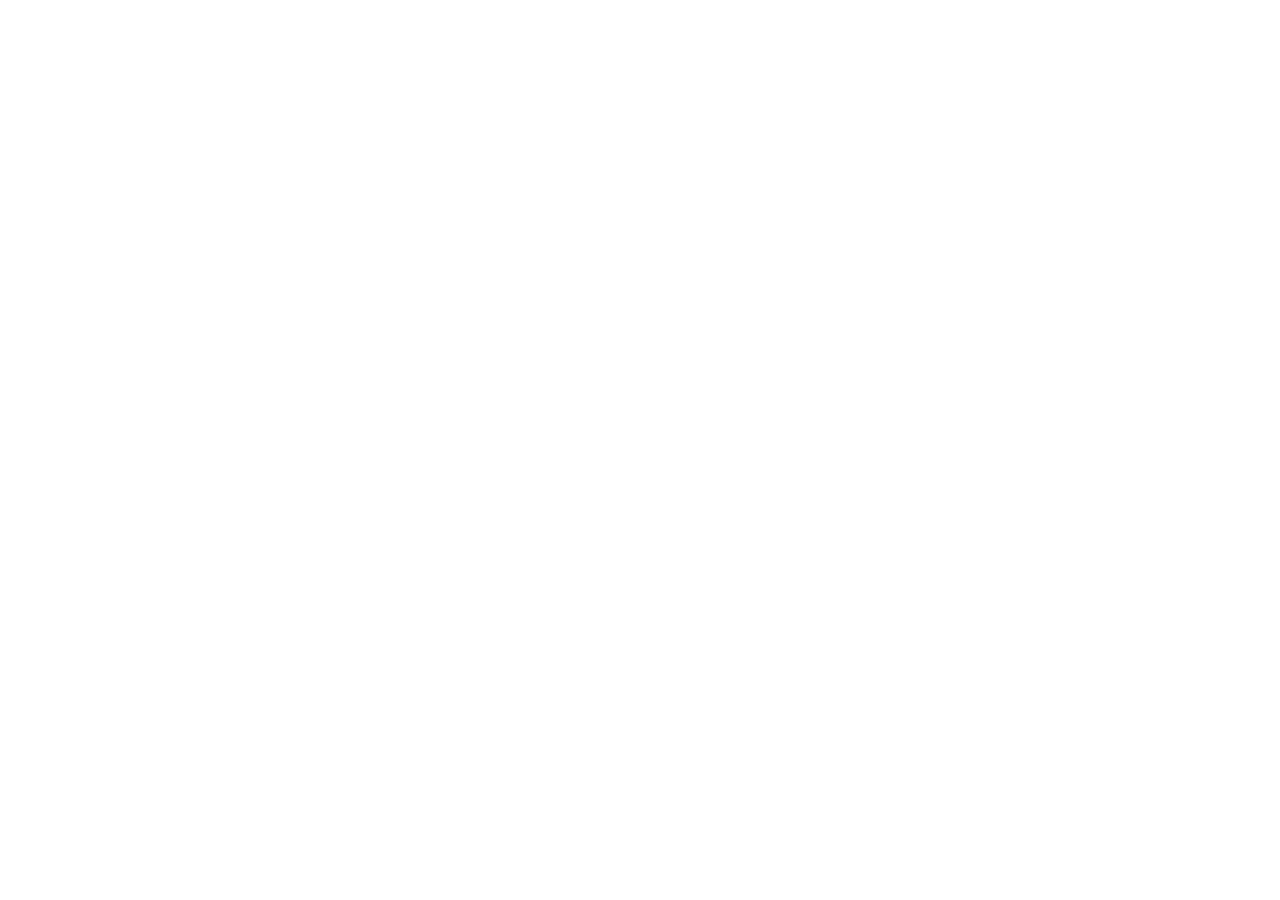
==== index.html @ f5f51fc6 "Initialisation du projet AfriConnect Summit : création du dépôt, arborescence des fichiers et struct" ====
<!DOCTYPE html>
<html lang="fr">
<head> 
<meta charset="UTF-8"> 
<meta name="viewport" content="width=device-width, initial-scale=1.0"> 
<title>AfriConnect Summit — Accueil</title> 
<!-- Bootstrap 5 via CDN : feuille de style --> 
<link 
href="https://cdn.jsdelivr.net/npm/bootstrap@5.3.0/dist/css/bootstrap.min.css" 
rel="stylesheet"> 
<!-- Votre feuille de style personnelle --> 
<link rel="stylesheet" href="css/style.css">
</head>
<body> 
<!-- Le contenu de la page sera ajoute ici --> 
<!-- Bootstrap 5 via CDN : script JavaScript --> 
<script 
src="https://cdn.jsdelivr.net/npm/bootstrap@5.3.0/dist/js/bootstrap.bundle.min.js"
></script> 
<!-- Votre script JavaScript --> 
<script src="js/main.js"></script>
</body>
</html>
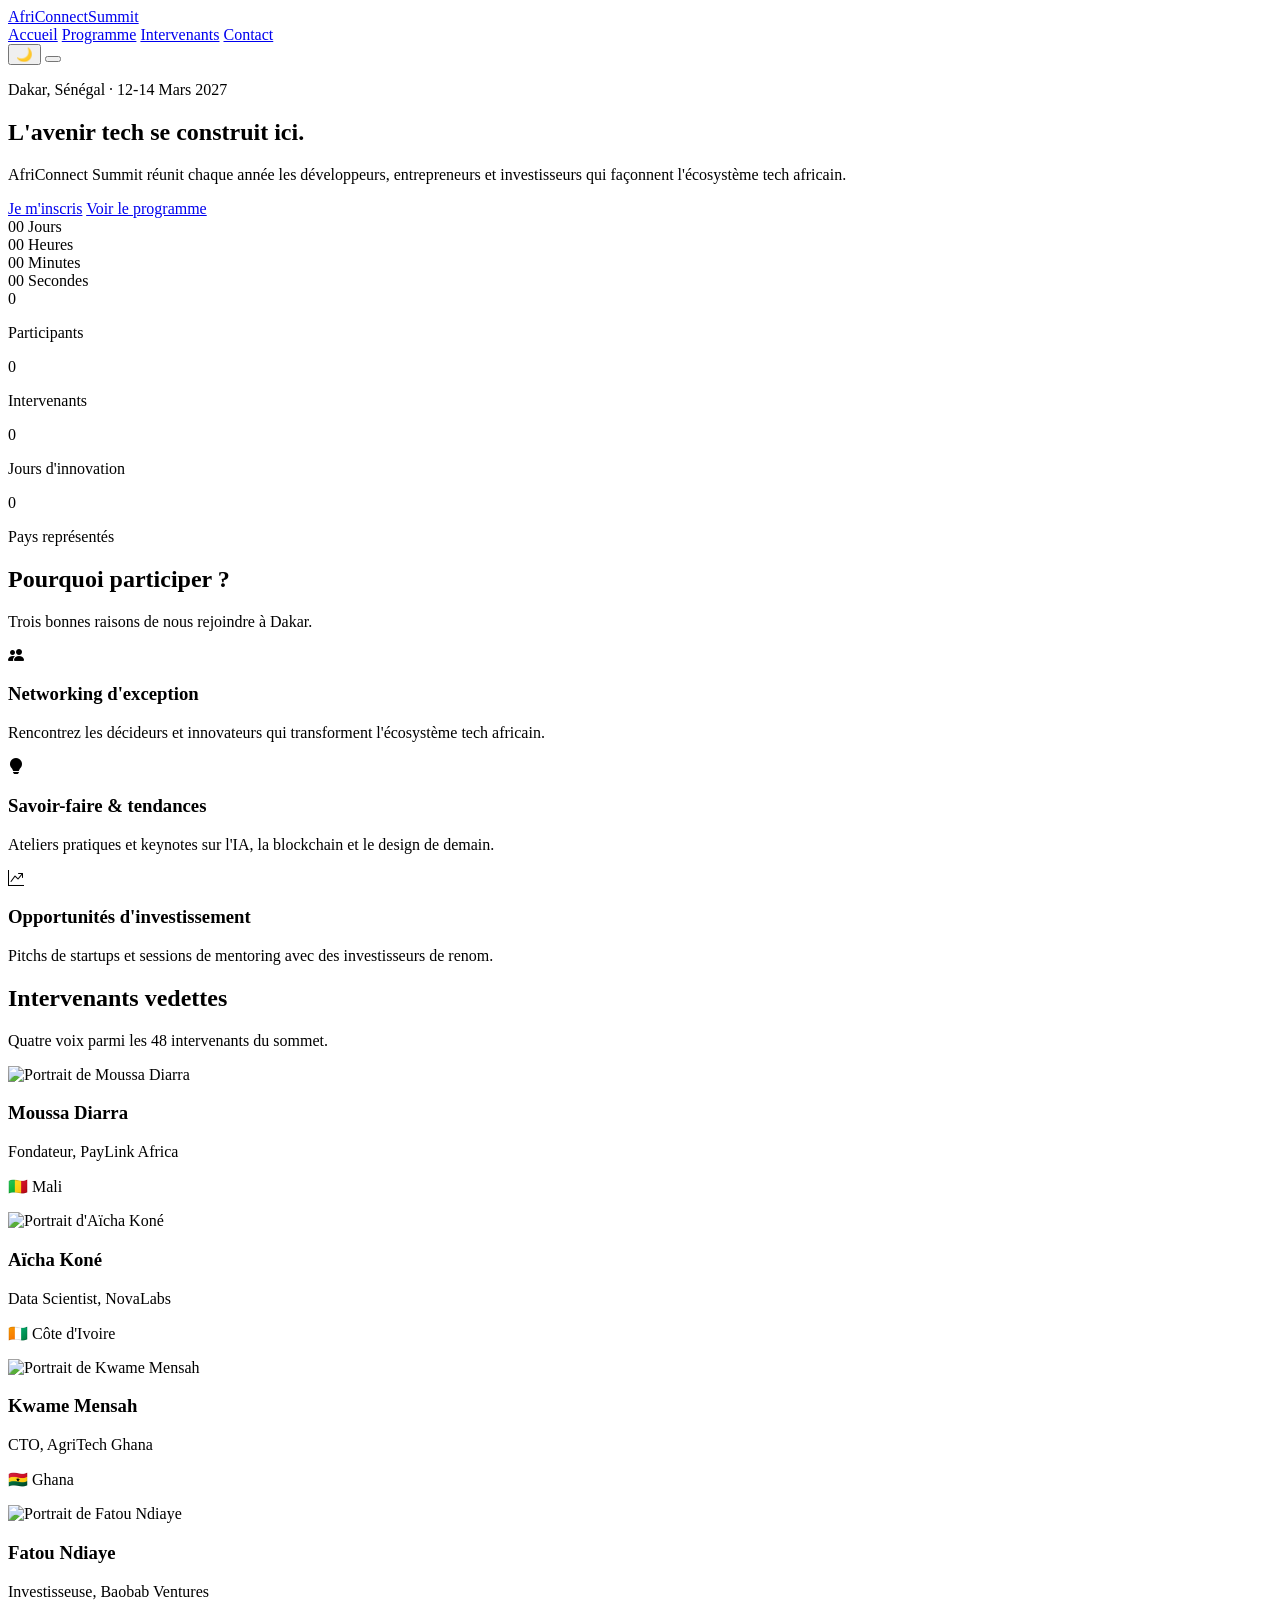
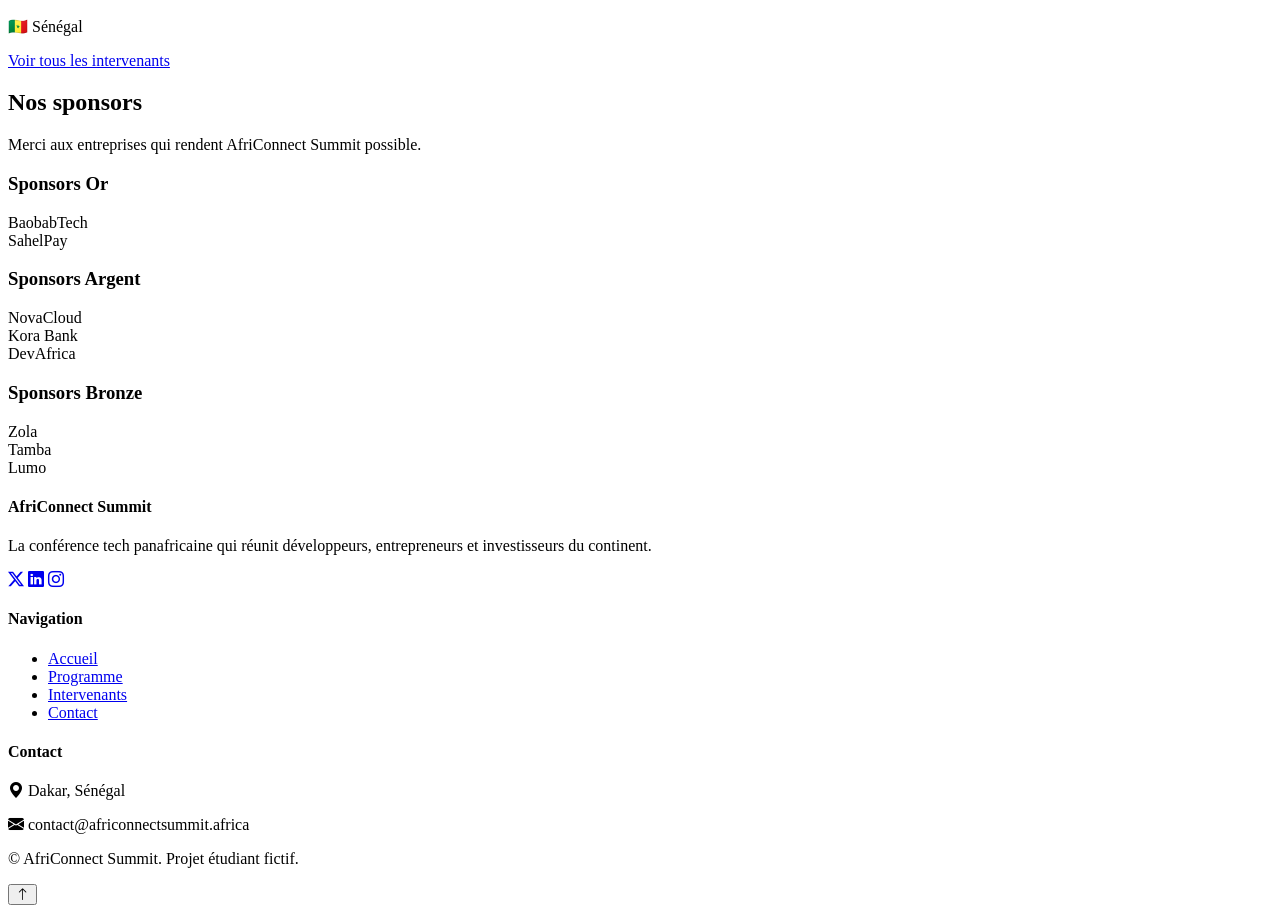
==== commit 345c2c5d: "Création de la structure HTML du site" ====
--- a/index.html
+++ b/index.html
@@ -1,23 +1,239 @@
 <!DOCTYPE html>
 <html lang="fr">
-<head> 
-<meta charset="UTF-8"> 
-<meta name="viewport" content="width=device-width, initial-scale=1.0"> 
-<title>AfriConnect Summit — Accueil</title> 
-<!-- Bootstrap 5 via CDN : feuille de style --> 
-<link 
-href="https://cdn.jsdelivr.net/npm/bootstrap@5.3.0/dist/css/bootstrap.min.css" 
-rel="stylesheet"> 
-<!-- Votre feuille de style personnelle --> 
-<link rel="stylesheet" href="css/style.css">
+<head>
+    <meta charset="UTF-8">
+    <meta name="viewport" content="width=device-width, initial-scale=1.0">
+    <title>AfriConnect Summit 2026 — Accueil</title>
+
+    <link rel="preconnect" href="https://fonts.googleapis.com">
+    <link href="https://fonts.googleapis.com/css2?family=Sora:wght@600;700;800&family=Manrope:wght@400;600;800&display=swap" rel="stylesheet">
+    <link rel="stylesheet" href="https://cdn.jsdelivr.net/npm/bootstrap-icons@1.11.3/font/bootstrap-icons.css">
+
+    <link rel="stylesheet" href="css/style.css">
 </head>
-<body> 
-<!-- Le contenu de la page sera ajoute ici --> 
-<!-- Bootstrap 5 via CDN : script JavaScript --> 
-<script 
-src="https://cdn.jsdelivr.net/npm/bootstrap@5.3.0/dist/js/bootstrap.bundle.min.js"
-></script> 
-<!-- Votre script JavaScript --> 
-<script src="js/main.js"></script>
+<body>
+
+    <!-- ===== NAVBAR ===== -->
+    <header class="navbar">
+        <div class="container">
+            <a href="index.html" class="logo">AfriConnect<span>Summit</span></a>
+
+            <nav class="nav-links">
+                <a href="index.html" class="actif">Accueil</a>
+                <a href="programme.html">Programme</a>
+                <a href="intervenants.html">Intervenants</a>
+                <a href="contact.html">Contact</a>
+            </nav>
+
+            <div class="nav-actions">
+                <button class="btn-theme" aria-label="Changer de thème">🌙</button>
+                <button class="burger" aria-label="Ouvrir le menu">
+                    <span></span><span></span><span></span>
+                </button>
+            </div>
+        </div>
+    </header>
+
+    <main>
+        <!-- ===== HERO ===== -->
+        <section class="hero">
+            <div class="container">
+                <p class="hero-eyebrow">Dakar, Sénégal · 12-14 Mars 2027</p>
+                <h1>L'avenir tech <span>se construit ici.</span></h1>
+                <p>AfriConnect Summit réunit chaque année les développeurs, entrepreneurs et investisseurs qui façonnent l'écosystème tech africain.</p>
+
+                <div class="hero-boutons">
+                    <a href="contact.html" class="btn btn-principal">Je m'inscris</a>
+                    <a href="programme.html" class="btn btn-secondaire">Voir le programme</a>
+                </div>
+
+                <!-- Compte à rebours en temps réel -->
+                <div class="compte-rebours">
+                    <div class="bloc-temps">
+                        <span class="chiffre" id="cr-jours">00</span>
+                        <span class="label">Jours</span>
+                    </div>
+                    <div class="bloc-temps">
+                        <span class="chiffre" id="cr-heures">00</span>
+                        <span class="label">Heures</span>
+                    </div>
+                    <div class="bloc-temps">
+                        <span class="chiffre" id="cr-minutes">00</span>
+                        <span class="label">Minutes</span>
+                    </div>
+                    <div class="bloc-temps">
+                        <span class="chiffre" id="cr-secondes">00</span>
+                        <span class="label">Secondes</span>
+                    </div>
+                </div>
+            </div>
+        </section>
+
+        <!-- ===== CHIFFRES CLÉS ===== -->
+        <section class="section-chiffres">
+            <div class="container chiffres">
+                <div class="chiffre-item">
+                    <span class="valeur" data-cible="1200" data-suffixe="+">0</span>
+                    <p class="texte">Participants</p>
+                </div>
+                <div class="chiffre-item">
+                    <span class="valeur" data-cible="48">0</span>
+                    <p class="texte">Intervenants</p>
+                </div>
+                <div class="chiffre-item">
+                    <span class="valeur" data-cible="3">0</span>
+                    <p class="texte">Jours d'innovation</p>
+                </div>
+                <div class="chiffre-item">
+                    <span class="valeur" data-cible="12">0</span>
+                    <p class="texte">Pays représentés</p>
+                </div>
+            </div>
+        </section>
+
+        <!-- ===== POURQUOI PARTICIPER ===== -->
+        <section class="section-pourquoi">
+            <div class="container">
+                <h2 class="titre-section">Pourquoi participer ?</h2>
+                <p class="sous-titre-section">Trois bonnes raisons de nous rejoindre à Dakar.</p>
+
+                <div class="pourquoi">
+                    <article class="pourquoi-carte">
+                        <i class="bi bi-people-fill"></i>
+                        <h3>Networking d'exception</h3>
+                        <p>Rencontrez les décideurs et innovateurs qui transforment l'écosystème tech africain.</p>
+                    </article>
+                    <article class="pourquoi-carte">
+                        <i class="bi bi-lightbulb-fill"></i>
+                        <h3>Savoir-faire &amp; tendances</h3>
+                        <p>Ateliers pratiques et keynotes sur l'IA, la blockchain et le design de demain.</p>
+                    </article>
+                    <article class="pourquoi-carte">
+                        <i class="bi bi-graph-up-arrow"></i>
+                        <h3>Opportunités d'investissement</h3>
+                        <p>Pitchs de startups et sessions de mentoring avec des investisseurs de renom.</p>
+                    </article>
+                </div>
+            </div>
+        </section>
+
+        <!-- ===== INTERVENANTS VEDETTES ===== -->
+        <!-- Mêmes 4 personnes, mêmes photos (img1-img4), mêmes pays/rôles que sur intervenants.html -->
+        <section class="section-intervenants-accueil">
+            <div class="container">
+                <h2 class="titre-section">Intervenants vedettes</h2>
+                <p class="sous-titre-section">Quatre voix parmi les 48 intervenants du sommet.</p>
+
+                <div class="grille-intervenants">
+                    <article class="carte-intervenant">
+                        <img src="images/img1.jpg" alt="Portrait de Moussa Diarra">
+                        <div class="infos">
+                            <h3>Moussa Diarra</h3>
+                            <p class="role">Fondateur, PayLink Africa</p>
+                            <p class="pays">🇲🇱 Mali</p>
+                        </div>
+                    </article>
+                    <article class="carte-intervenant">
+                        <img src="images/img2.jpg" alt="Portrait d'Aïcha Koné">
+                        <div class="infos">
+                            <h3>Aïcha Koné</h3>
+                            <p class="role">Data Scientist, NovaLabs</p>
+                            <p class="pays">🇨🇮 Côte d'Ivoire</p>
+                        </div>
+                    </article>
+                    <article class="carte-intervenant">
+                        <img src="images/img3.jpg" alt="Portrait de Kwame Mensah">
+                        <div class="infos">
+                            <h3>Kwame Mensah</h3>
+                            <p class="role">CTO, AgriTech Ghana</p>
+                            <p class="pays">🇬🇭 Ghana</p>
+                        </div>
+                    </article>
+                    <article class="carte-intervenant">
+                        <img src="images/img4.jpg" alt="Portrait de Fatou Ndiaye">
+                        <div class="infos">
+                            <h3>Fatou Ndiaye</h3>
+                            <p class="role">Investisseuse, Baobab Ventures</p>
+                            <p class="pays">🇸🇳 Sénégal</p>
+                        </div>
+                    </article>
+                </div>
+
+                <div class="bouton-centre">
+                    <a href="intervenants.html" class="btn btn-principal">Voir tous les intervenants</a>
+                </div>
+            </div>
+        </section>
+
+        <!-- ===== SPONSORS ===== -->
+        <section class="section-sponsors">
+            <div class="container">
+                <h2 class="titre-section">Nos sponsors</h2>
+                <p class="sous-titre-section">Merci aux entreprises qui rendent AfriConnect Summit possible.</p>
+
+                <div class="sponsors-niveau niveau-or">
+                    <h3>Sponsors Or</h3>
+                    <div class="sponsors-liste">
+                        <div class="sponsor-badge">BaobabTech</div>
+                        <div class="sponsor-badge">SahelPay</div>
+                    </div>
+                </div>
+
+                <div class="sponsors-niveau niveau-argent">
+                    <h3>Sponsors Argent</h3>
+                    <div class="sponsors-liste">
+                        <div class="sponsor-badge">NovaCloud</div>
+                        <div class="sponsor-badge">Kora Bank</div>
+                        <div class="sponsor-badge">DevAfrica</div>
+                    </div>
+                </div>
+
+                <div class="sponsors-niveau niveau-bronze">
+                    <h3>Sponsors Bronze</h3>
+                    <div class="sponsors-liste">
+                        <div class="sponsor-badge">Zola</div>
+                        <div class="sponsor-badge">Tamba</div>
+                        <div class="sponsor-badge">Lumo</div>
+                    </div>
+                </div>
+            </div>
+        </section>
+    </main>
+
+    <!-- ===== FOOTER ===== -->
+    <footer>
+        <div class="container">
+            <div class="footer-contenu">
+                <div class="footer-colonne">
+                    <h4>AfriConnect Summit</h4>
+                    <p>La conférence tech panafricaine qui réunit développeurs, entrepreneurs et investisseurs du continent.</p>
+                    <div class="footer-reseaux">
+                        <a href="#" aria-label="Twitter"><i class="bi bi-twitter-x"></i></a>
+                        <a href="#" aria-label="LinkedIn"><i class="bi bi-linkedin"></i></a>
+                        <a href="#" aria-label="Instagram"><i class="bi bi-instagram"></i></a>
+                    </div>
+                </div>
+                <div class="footer-colonne">
+                    <h4>Navigation</h4>
+                    <ul>
+                        <li><a href="index.html">Accueil</a></li>
+                        <li><a href="programme.html">Programme</a></li>
+                        <li><a href="intervenants.html">Intervenants</a></li>
+                        <li><a href="contact.html">Contact</a></li>
+                    </ul>
+                </div>
+                <div class="footer-colonne">
+                    <h4>Contact</h4>
+                    <p><i class="bi bi-geo-alt-fill"></i> Dakar, Sénégal</p>
+                    <p><i class="bi bi-envelope-fill"></i> contact@africonnectsummit.africa</p>
+                </div>
+            </div>
+            <p class="footer-bas">&copy; <span id="annee-actuelle"></span> AfriConnect Summit. Projet étudiant fictif.</p>
+        </div>
+    </footer>
+
+    <button class="retour-haut" aria-label="Retour en haut"><i class="bi bi-arrow-up"></i></button>
+
+    <script src="js/main.js"></script>
 </body>
 </html>
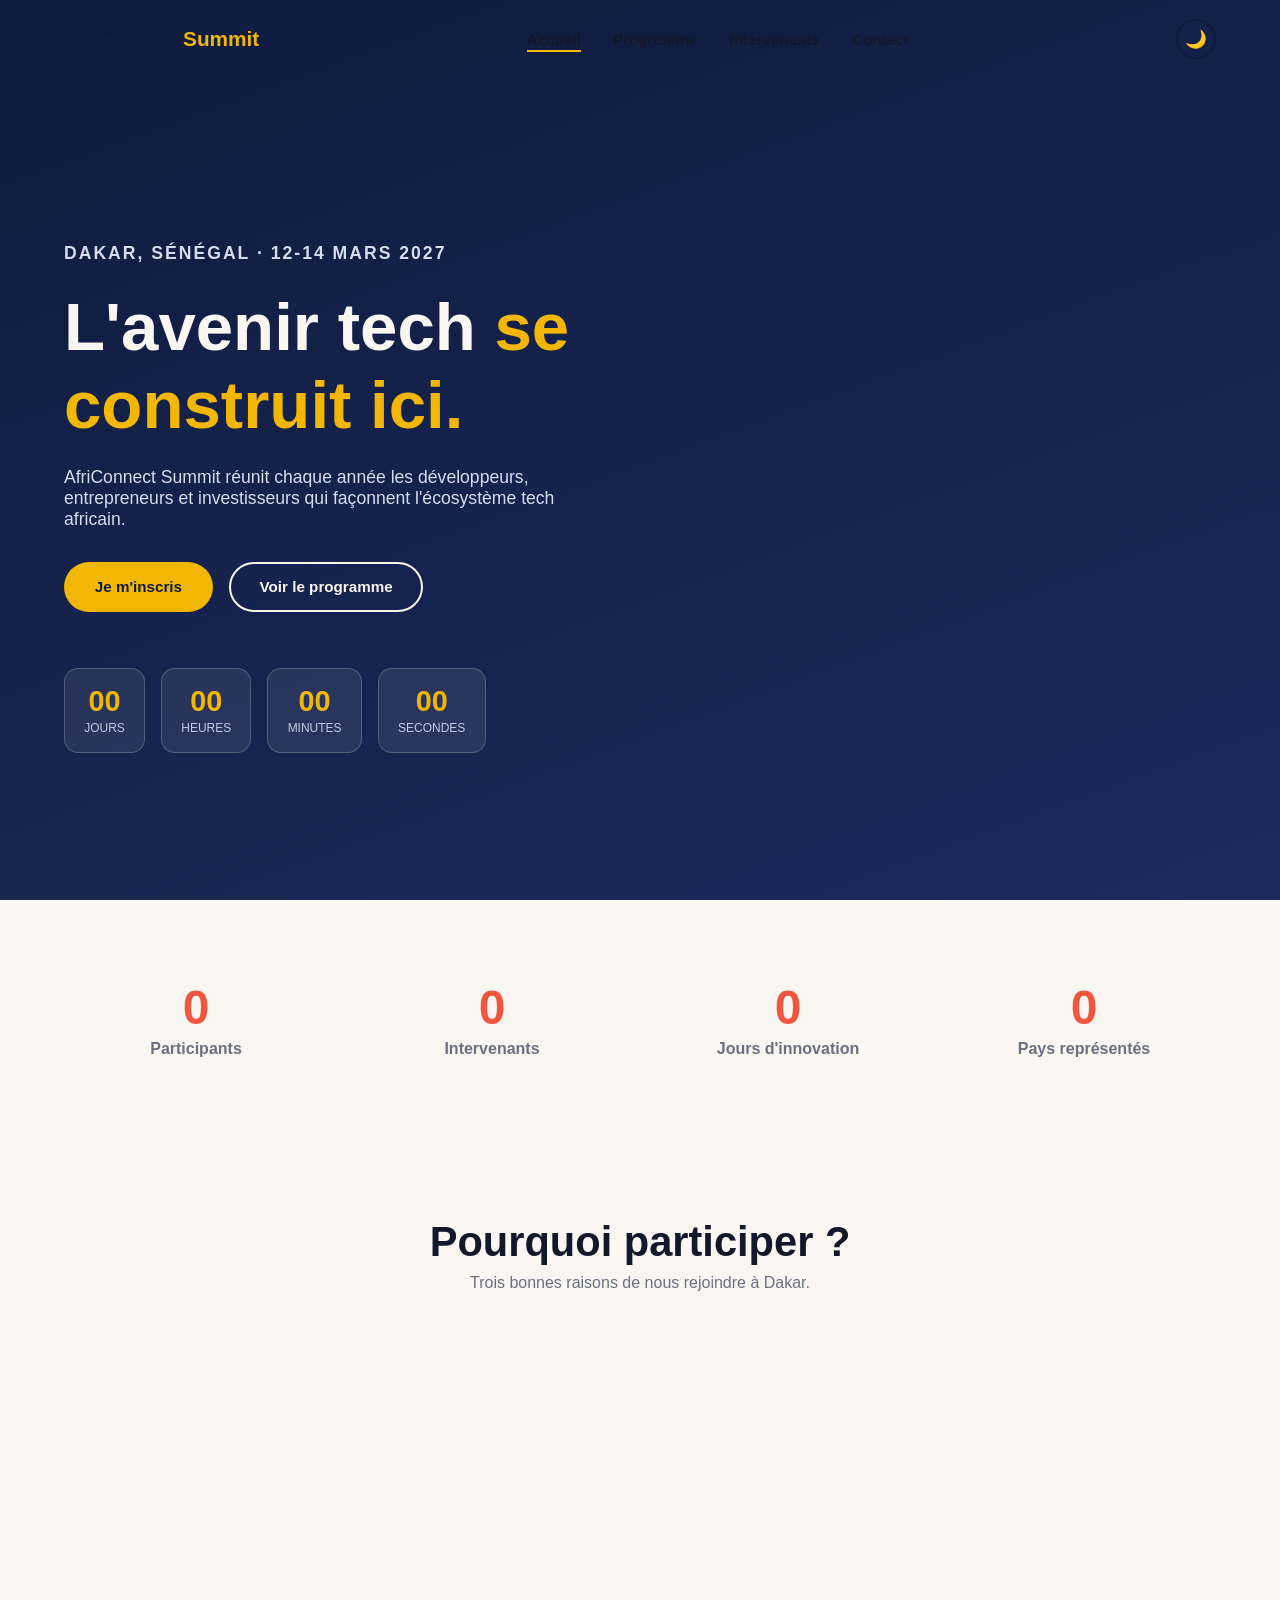
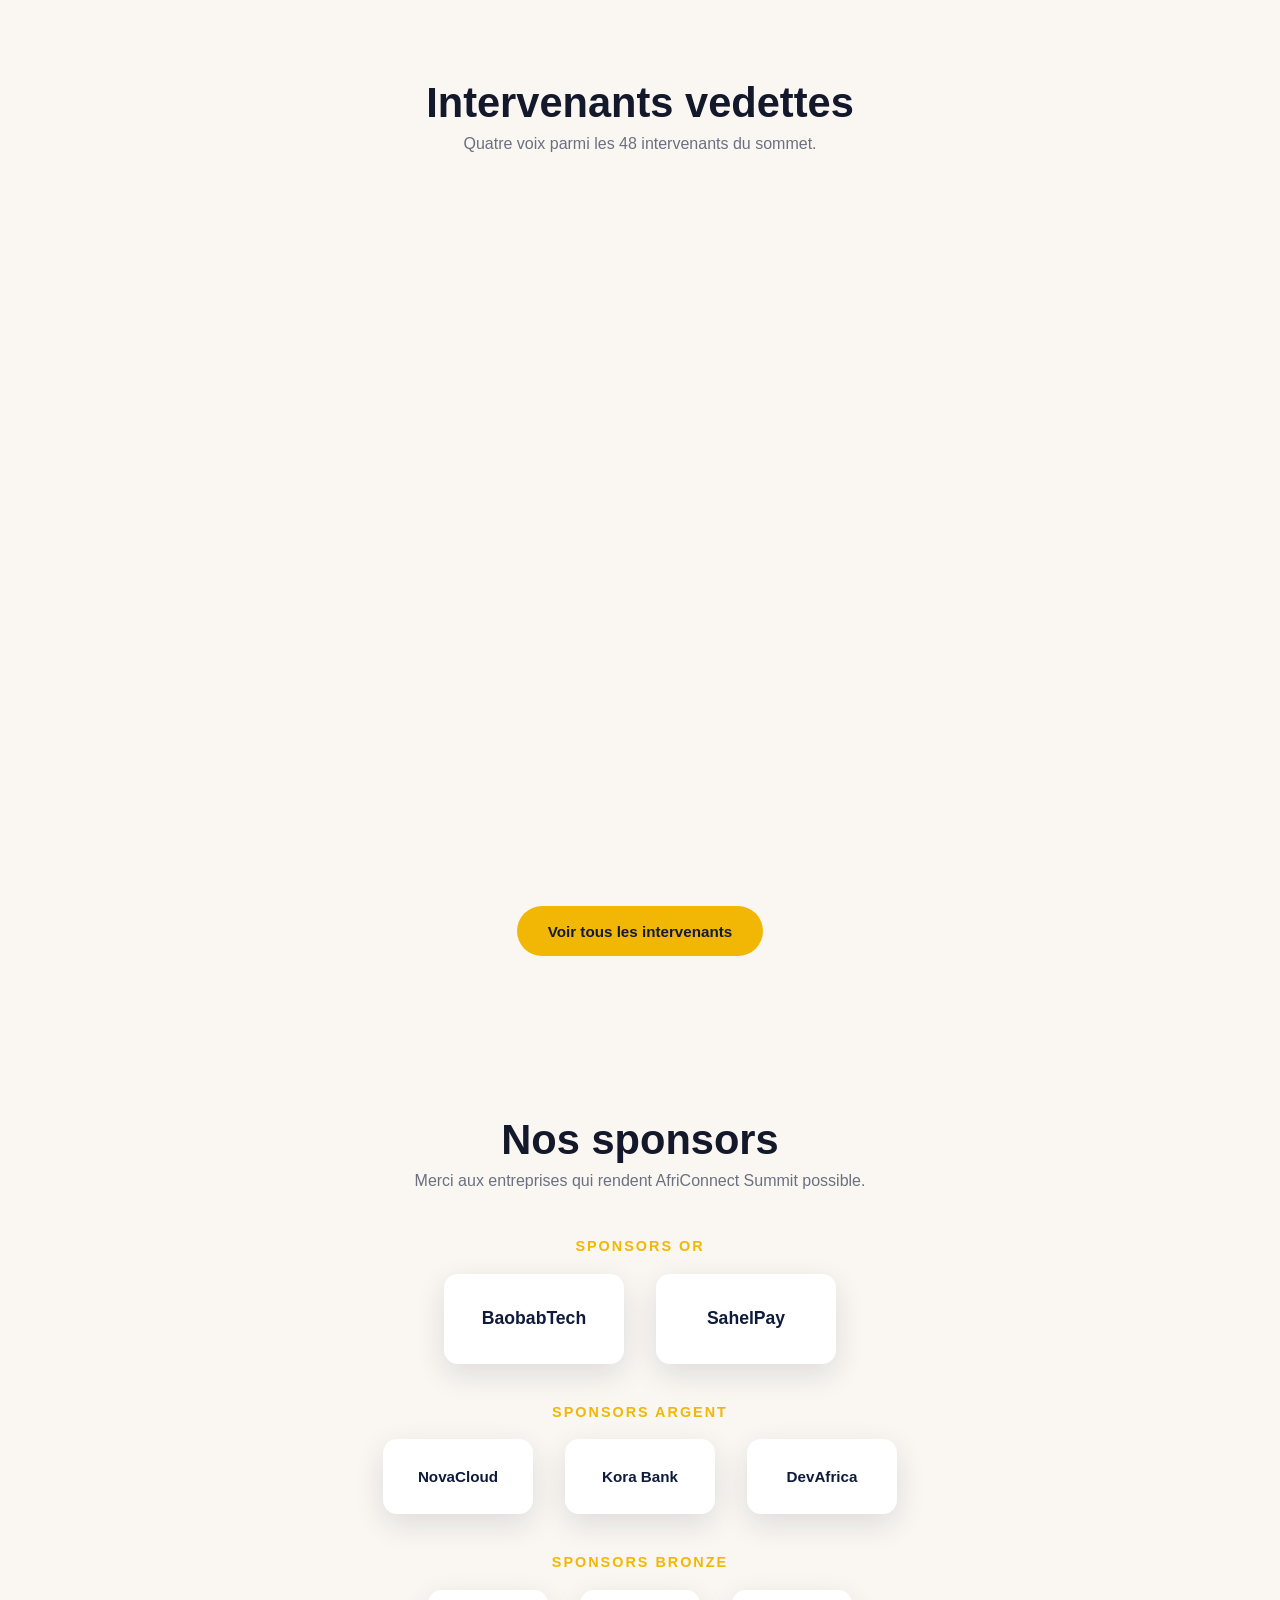
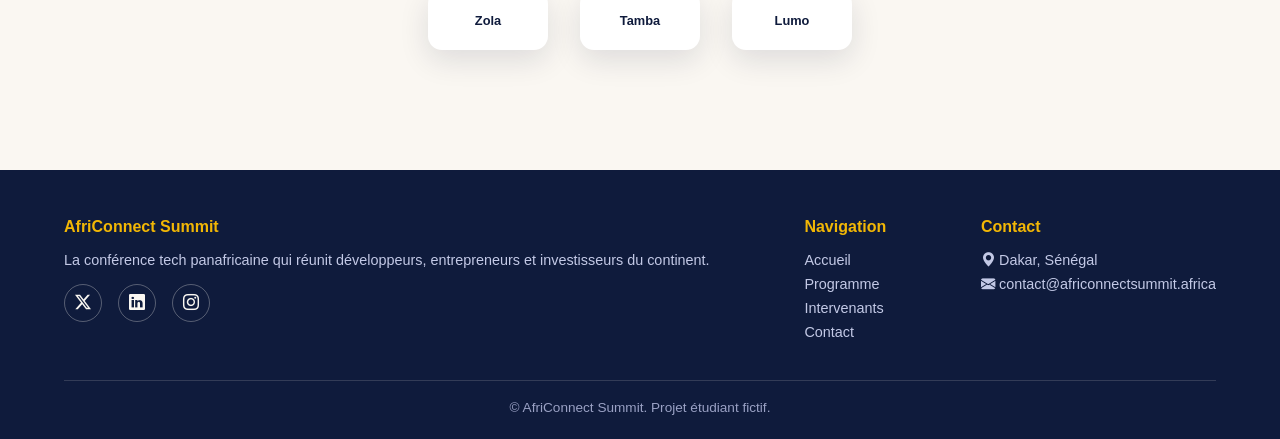
==== commit 9291a974: "finalisation HTNL" ====
--- a/index.html
+++ b/index.html
@@ -20,7 +20,7 @@
 
             <nav class="nav-links">
                 <a href="index.html" class="actif">Accueil</a>
-                <a href="programme.html">Programme</a>
+                <a href="Programmes.html">Programme</a>
                 <a href="intervenants.html">Intervenants</a>
                 <a href="contact.html">Contact</a>
             </nav>
--- a/css/style.css
+++ b/css/style.css
@@ -0,0 +1,920 @@
+
+:root {
+  /* Couleurs principales */
+  --bleu-nuit: #0f1b3c;
+  --or: #f2b705;
+  --corail: #f0563d;
+  --creme: #faf7f2;
+  --texte: #14182b;
+  --gris: #6b7080;
+
+  /* Polices */
+  --font-titre: "Sora", sans-serif;
+  --font-texte: "Manrope", sans-serif;
+
+  /* Espacements / formes */
+  --radius: 14px;
+  --ombre: 0 10px 30px rgba(15, 27, 60, 0.12);
+  --transition: 0.25s ease;
+}
+
+/* Variables qui changent en dark mode */
+[data-theme="dark"] {
+  --creme: #0f1428;
+  --texte: #f2f0ea;
+  --carte-bg: #1a2140;
+}
+
+
+* {
+  margin: 0;
+  padding: 0;
+  box-sizing: border-box;
+}
+
+html {
+  scroll-behavior: smooth;
+}
+
+body {
+  font-family: var(--font-texte);
+  background-color: var(--creme);
+  color: var(--texte);
+  transition: background-color var(--transition), color var(--transition);
+  overflow-x: hidden;
+}
+
+img {
+  max-width: 100%;
+  display: block;
+}
+
+a {
+  text-decoration: none;
+  color: inherit;
+}
+
+ul {
+  list-style: none;
+}
+
+h1, h2, h3 {
+  font-family: var(--font-titre);
+  line-height: 1.15;
+}
+
+.container {
+  width: 90%;
+  max-width: 1200px;
+  margin: 0 auto;
+}
+
+/* Titre de section réutilisé sur toutes les pages */
+.titre-section {
+  font-size: clamp(1.8rem, 4vw, 2.6rem);
+  text-align: center;
+  margin-bottom: 0.5rem;
+}
+
+/* Variante alignée à gauche, plus petite  */
+.titre-section-gauche {
+  text-align: left;
+  font-size: 1.6rem;
+  margin-bottom: 1.5rem;
+}
+
+.sous-titre-section {
+  text-align: center;
+  color: var(--gris);
+  max-width: 600px;
+  margin: 0 auto 3rem auto;
+}
+
+section {
+  padding: 5rem 0;
+}
+
+/* ---------- 3. NAVBAR ---------- */
+.navbar {
+  position: fixed;
+  top: 0;
+  left: 0;
+  width: 100%;
+  z-index: 1000;
+  display: flex;
+  align-items: center;
+  justify-content: space-between;
+  padding: 1.2rem 0;
+  transition: background-color var(--transition), box-shadow var(--transition), padding var(--transition);
+}
+
+.navbar .container {
+  display: flex;
+  align-items: center;
+  justify-content: space-between;
+}
+
+.navbar.scrolled {
+  background-color: var(--creme);
+  box-shadow: var(--ombre);
+  padding: 0.7rem 0;
+}
+
+.logo {
+  font-family: var(--font-titre);
+  font-weight: 700;
+  font-size: 1.3rem;
+  color: var(--bleu-nuit);
+}
+
+[data-theme="dark"] .logo {
+  color: var(--or);
+}
+
+.logo span {
+  color: var(--or);
+}
+
+.nav-links {
+  display: flex;
+  gap: 2rem;
+  align-items: center;
+}
+
+.nav-links a {
+  font-weight: 600;
+  font-size: 0.95rem;
+  position: relative;
+}
+
+.nav-links a::after {
+  content: "";
+  position: absolute;
+  left: 0;
+  bottom: -4px;
+  width: 0;
+  height: 2px;
+  background-color: var(--or);
+  transition: width var(--transition);
+}
+
+.nav-links a:hover::after,
+.nav-links a.actif::after {
+  width: 100%;
+}
+
+.nav-actions {
+  display: flex;
+  align-items: center;
+  gap: 1rem;
+}
+
+.btn-theme {
+  background: none;
+  border: 2px solid var(--bleu-nuit);
+  color: var(--texte);
+  border-radius: 50%;
+  width: 40px;
+  height: 40px;
+  cursor: pointer;
+  font-size: 1.1rem;
+  transition: transform var(--transition);
+}
+
+[data-theme="dark"] .btn-theme {
+  border-color: var(--or);
+}
+
+.btn-theme:hover {
+  transform: rotate(20deg);
+}
+
+.burger {
+  display: none;
+  flex-direction: column;
+  gap: 5px;
+  background: none;
+  border: none;
+  cursor: pointer;
+}
+
+.burger span {
+  width: 26px;
+  height: 3px;
+  background-color: var(--texte);
+  border-radius: 3px;
+}
+
+/* ---------- 4. BOUTONS ---------- */
+.btn {
+  display: inline-block;
+  padding: 0.9rem 1.8rem;
+  border-radius: 50px;
+  font-weight: 700;
+  font-size: 0.95rem;
+  cursor: pointer;
+  border: 2px solid transparent;
+  transition: transform var(--transition), box-shadow var(--transition);
+}
+
+.btn-principal {
+  background-color: var(--or);
+  color: var(--bleu-nuit);
+}
+
+.btn-principal:hover {
+  transform: translateY(-3px);
+  box-shadow: 0 8px 20px rgba(242, 183, 5, 0.4);
+}
+
+.btn-secondaire {
+  background-color: transparent;
+  border-color: var(--creme);
+  color: var(--creme);
+}
+
+.btn-secondaire:hover {
+  background-color: var(--creme);
+  color: var(--bleu-nuit);
+}
+
+/* ---------- 5. HERO (page d'accueil) ---------- */
+.hero {
+  min-height: 100vh;
+  display: flex;
+  align-items: center;
+  background: linear-gradient(160deg, var(--bleu-nuit) 0%, #1c2a5e 100%);
+  color: var(--creme);
+  position: relative;
+}
+
+.hero .container {
+  display: flex;
+  flex-direction: column;
+  align-items: flex-start;
+  gap: 1.5rem;
+  padding-top: 6rem;
+}
+
+.hero-eyebrow {
+  color: var(--or);
+  font-weight: 700;
+  letter-spacing: 2px;
+  text-transform: uppercase;
+  font-size: 0.85rem;
+}
+
+.hero h1 {
+  font-size: clamp(2.4rem, 6vw, 4.2rem);
+  max-width: 750px;
+}
+
+.hero h1 span {
+  color: var(--or);
+}
+
+.hero p {
+  max-width: 550px;
+  font-size: 1.1rem;
+  color: #d7dcef;
+}
+
+.hero-boutons {
+  display: flex;
+  gap: 1rem;
+  flex-wrap: wrap;
+  margin-top: 0.5rem;
+}
+
+/* Animation d'apparition au chargement */
+.hero-eyebrow, .hero h1, .hero p, .hero-boutons {
+  opacity: 0;
+  animation: apparition 0.8s ease forwards;
+}
+.hero h1 { animation-delay: 0.15s; }
+.hero p { animation-delay: 0.3s; }
+.hero-boutons { animation-delay: 0.45s; }
+
+@keyframes apparition {
+  from { opacity: 0; transform: translateY(25px); }
+  to { opacity: 1; transform: translateY(0); }
+}
+
+/* Compte à rebours */
+.compte-rebours {
+  display: flex;
+  gap: 1rem;
+  margin-top: 2rem;
+}
+
+.compte-rebours .bloc-temps {
+  background-color: rgba(250, 247, 242, 0.08);
+  border: 1px solid rgba(250, 247, 242, 0.2);
+  border-radius: var(--radius);
+  padding: 1rem 1.2rem;
+  text-align: center;
+  min-width: 80px;
+}
+
+.compte-rebours .chiffre {
+  font-family: var(--font-titre);
+  font-size: 1.8rem;
+  font-weight: 700;
+  color: var(--or);
+  display: block;
+}
+
+.compte-rebours .label {
+  font-size: 0.75rem;
+  text-transform: uppercase;
+  color: #c3c9e6;
+}
+
+/* ---------- 6. HERO INTERNE (autres pages) ---------- */
+.hero-interne {
+  background: linear-gradient(160deg, var(--bleu-nuit) 0%, #1c2a5e 100%);
+  color: var(--creme);
+  padding: 9rem 0 4rem 0;
+  text-align: center;
+}
+
+.hero-interne h1 {
+  font-size: clamp(2rem, 5vw, 3rem);
+}
+
+.fil-ariane {
+  margin-top: 1rem;
+  font-size: 0.9rem;
+  color: #c3c9e6;
+}
+
+.fil-ariane span {
+  color: var(--or);
+}
+
+/* ---------- 7. SECTION CHIFFRES CLÉS (grid) ---------- */
+.chiffres {
+  display: grid;
+  grid-template-columns: repeat(4, 1fr);
+  gap: 2rem;
+  text-align: center;
+}
+
+.chiffre-item .valeur {
+  font-family: var(--font-titre);
+  font-size: 3rem;
+  font-weight: 700;
+  color: var(--corail);
+}
+
+.chiffre-item .texte {
+  color: var(--gris);
+  font-weight: 600;
+  margin-top: 0.3rem;
+}
+
+/* ---------- 8. POURQUOI PARTICIPER (flexbox) ---------- */
+.pourquoi {
+  display: flex;
+  gap: 2rem;
+  flex-wrap: wrap;
+  justify-content: center;
+}
+
+.pourquoi-carte {
+  flex: 1 1 280px;
+  background-color: var(--carte-bg, #fff);
+  border-radius: var(--radius);
+  padding: 2rem;
+  box-shadow: var(--ombre);
+  text-align: center;
+  opacity: 0;
+  transform: translateY(30px);
+  transition: opacity 0.6s ease, transform 0.6s ease, box-shadow var(--transition);
+}
+
+.pourquoi-carte.visible {
+  opacity: 1;
+  transform: translateY(0);
+}
+
+.pourquoi-carte:hover {
+  box-shadow: 0 15px 35px rgba(15, 27, 60, 0.18);
+}
+
+.pourquoi-carte i {
+  font-size: 2.2rem;
+  color: var(--or);
+  margin-bottom: 1rem;
+}
+
+/* ---------- 9. SECTION INTERVENANTS VEDETTES / GRILLE (grid) ---------- */
+
+.grille-intervenants {
+  display: grid;
+  grid-template-columns: repeat(3, 1fr);
+  gap: 1.8rem;
+}
+
+.carte-intervenant {
+  background-color: var(--carte-bg, #fff);
+  border-radius: var(--radius);
+  overflow: hidden;
+  box-shadow: var(--ombre);
+  text-align: center;
+  transition: transform var(--transition), box-shadow var(--transition);
+  opacity: 0;
+  transform: translateY(30px);
+}
+
+.carte-intervenant.visible {
+  opacity: 1;
+  transform: translateY(0);
+}
+
+.carte-intervenant:hover {
+  transform: translateY(-8px);
+  box-shadow: 0 15px 35px rgba(15, 27, 60, 0.2);
+}
+
+.carte-intervenant img {
+  width: 100%;
+  height: 220px;
+  object-fit: cover;
+}
+
+.carte-intervenant .infos {
+  padding: 1.2rem;
+}
+
+.carte-intervenant h3 {
+  font-size: 1.05rem;
+}
+
+.carte-intervenant .role {
+  color: var(--corail);
+  font-size: 0.85rem;
+  font-weight: 600;
+  margin: 0.3rem 0;
+}
+
+.carte-intervenant .pays {
+  color: var(--gris);
+  font-size: 0.85rem;
+}
+
+.bouton-centre {
+  text-align: center;
+  margin-top: 2.5rem;
+}
+
+/* ---------- 10. SPONSORS (flexbox) ---------- */
+.sponsors-niveau {
+  margin-bottom: 2.5rem;
+}
+
+.sponsors-niveau h3 {
+  text-align: center;
+  color: var(--or);
+  text-transform: uppercase;
+  letter-spacing: 2px;
+  font-size: 0.9rem;
+  margin-bottom: 1.2rem;
+}
+
+.sponsors-liste {
+  display: flex;
+  justify-content: center;
+  align-items: center;
+  gap: 2rem;
+  flex-wrap: wrap;
+}
+
+.sponsor-badge {
+  background-color: var(--carte-bg, #fff);
+  border-radius: var(--radius);
+  display: flex;
+  align-items: center;
+  justify-content: center;
+  font-family: var(--font-titre);
+  font-weight: 700;
+  color: var(--bleu-nuit);
+  box-shadow: var(--ombre);
+  padding: 0 1.2rem;
+}
+
+[data-theme="dark"] .sponsor-badge { color: var(--or); }
+
+.niveau-or .sponsor-badge { min-width: 180px; height: 90px; font-size: 1.1rem; }
+.niveau-argent .sponsor-badge { min-width: 150px; height: 75px; font-size: 0.95rem; }
+.niveau-bronze .sponsor-badge { min-width: 120px; height: 60px; font-size: 0.8rem; }
+
+/* ---------- 11. FOOTER (flexbox) ---------- */
+footer {
+  background-color: var(--bleu-nuit);
+  color: var(--creme);
+  padding: 3rem 0 1.5rem 0;
+}
+
+.footer-contenu {
+  display: flex;
+  justify-content: space-between;
+  flex-wrap: wrap;
+  gap: 2rem;
+  padding-bottom: 2rem;
+  border-bottom: 1px solid rgba(250, 247, 242, 0.15);
+}
+
+.footer-colonne h4 {
+  font-family: var(--font-titre);
+  margin-bottom: 1rem;
+  color: var(--or);
+}
+
+.footer-colonne p, .footer-colonne li {
+  color: #c3c9e6;
+  font-size: 0.9rem;
+  margin-bottom: 0.5rem;
+}
+
+.footer-reseaux {
+  display: flex;
+  gap: 1rem;
+  margin-top: 1rem;
+}
+
+.footer-reseaux a {
+  width: 38px;
+  height: 38px;
+  border-radius: 50%;
+  border: 1px solid rgba(250, 247, 242, 0.3);
+  display: flex;
+  align-items: center;
+  justify-content: center;
+  transition: background-color var(--transition);
+}
+
+.footer-reseaux a:hover {
+  background-color: var(--or);
+  color: var(--bleu-nuit);
+}
+
+.footer-bas {
+  text-align: center;
+  padding-top: 1.2rem;
+  font-size: 0.85rem;
+  color: #9aa1c4;
+}
+
+/* Bouton retour en haut */
+.retour-haut {
+  position: fixed;
+  bottom: 25px;
+  right: 25px;
+  width: 48px;
+  height: 48px;
+  border-radius: 50%;
+  background-color: var(--or);
+  color: var(--bleu-nuit);
+  border: none;
+  font-size: 1.2rem;
+  cursor: pointer;
+  display: none;
+  align-items: center;
+  justify-content: center;
+  box-shadow: var(--ombre);
+  z-index: 900;
+  transition: transform var(--transition);
+}
+
+.retour-haut.actif {
+  display: flex;
+}
+
+.retour-haut:hover {
+  transform: translateY(-4px);
+}
+
+/* ============================================
+   PAGE PROGRAMME
+   ============================================ */
+.onglets-jours {
+  display: flex;
+  justify-content: center;
+  gap: 1rem;
+  margin-bottom: 2.5rem;
+  flex-wrap: wrap;
+}
+
+.onglet {
+  padding: 0.8rem 1.6rem;
+  border-radius: 50px;
+  border: 2px solid var(--bleu-nuit);
+  background: transparent;
+  color: var(--texte);
+  font-weight: 700;
+  cursor: pointer;
+  transition: background-color var(--transition), color var(--transition);
+}
+
+.onglet.actif, .onglet:hover {
+  background-color: var(--bleu-nuit);
+  color: var(--creme);
+}
+
+[data-theme="dark"] .onglet { border-color: var(--or); }
+[data-theme="dark"] .onglet.actif { background-color: var(--or); color: var(--bleu-nuit); }
+
+.contenu-jour {
+  display: none;
+}
+
+.contenu-jour.actif {
+  display: block;
+  animation: apparition 0.5s ease;
+}
+
+table.planning {
+  width: 100%;
+  border-collapse: collapse;
+  border-radius: var(--radius);
+  overflow: hidden;
+  box-shadow: var(--ombre);
+}
+
+table.planning th {
+  background-color: var(--bleu-nuit);
+  color: var(--creme);
+  padding: 1rem;
+  text-align: left;
+}
+
+table.planning td {
+  padding: 1rem;
+  border-bottom: 1px solid rgba(15, 27, 60, 0.08);
+}
+
+table.planning tr:nth-child(even) {
+  background-color: rgba(242, 183, 5, 0.08);
+}
+
+/* Thématiques (grid 2x2) */
+.grille-thematiques {
+  display: grid;
+  grid-template-columns: repeat(2, 1fr);
+  gap: 1.8rem;
+}
+
+.carte-thematique {
+  background-color: var(--carte-bg, #fff);
+  border-radius: var(--radius);
+  padding: 2rem;
+  box-shadow: var(--ombre);
+  opacity: 0;
+  transform: translateY(30px);
+  transition: opacity 0.6s ease, transform 0.6s ease;
+}
+
+.carte-thematique.visible {
+  opacity: 1;
+  transform: translateY(0);
+}
+
+.carte-thematique i {
+  font-size: 1.8rem;
+  color: var(--corail);
+  margin-bottom: 0.8rem;
+}
+
+/* ============================================
+   PAGE INTERVENANTS
+   ============================================ */
+.filtres {
+  display: flex;
+  justify-content: center;
+  gap: 1rem;
+  margin-bottom: 3rem;
+  flex-wrap: wrap;
+}
+
+.filtre-btn {
+  padding: 0.7rem 1.4rem;
+  border-radius: 50px;
+  border: 2px solid var(--corail);
+  background: transparent;
+  color: var(--corail);
+  font-weight: 700;
+  cursor: pointer;
+  transition: background-color var(--transition), color var(--transition);
+}
+
+.filtre-btn.actif, .filtre-btn:hover {
+  background-color: var(--corail);
+  color: var(--creme);
+}
+
+.carte-intervenant.cachee {
+  display: none;
+}
+
+@media (min-width: 768px) and (max-width: 1199px) {
+  .grille-intervenants { grid-template-columns: repeat(2, 1fr); }
+}
+
+/* ============================================
+   PAGE CONTACT
+   ============================================ */
+.contact-zone {
+  display: flex;
+  gap: 3rem;
+  align-items: flex-start;
+  flex-wrap: wrap;
+}
+
+.contact-form {
+  flex: 1 1 400px;
+  background-color: var(--carte-bg, #fff);
+  padding: 2.5rem;
+  border-radius: var(--radius);
+  box-shadow: var(--ombre);
+}
+
+.champ {
+  margin-bottom: 1.4rem;
+}
+
+.champ label {
+  display: block;
+  font-weight: 700;
+  margin-bottom: 0.4rem;
+  font-size: 0.9rem;
+}
+
+.champ input,
+.champ select,
+.champ textarea {
+  width: 100%;
+  padding: 0.8rem 1rem;
+  border-radius: 8px;
+  border: 2px solid #d8dbe8;
+  background-color: var(--creme);
+  color: var(--texte);
+  font-family: var(--font-texte);
+  font-size: 0.95rem;
+  transition: border-color var(--transition);
+}
+
+.champ input:focus,
+.champ select:focus,
+.champ textarea:focus {
+  outline: none;
+  border-color: var(--or);
+}
+
+.champ.erreur input,
+.champ.erreur select,
+.champ.erreur textarea {
+  border-color: var(--corail);
+}
+
+.champ.valide input,
+.champ.valide select,
+.champ.valide textarea {
+  border-color: #2f9e58;
+}
+
+.message-erreur {
+  color: var(--corail);
+  font-size: 0.8rem;
+  margin-top: 0.3rem;
+  display: none;
+}
+
+.champ.erreur .message-erreur {
+  display: block;
+}
+
+.message-succes {
+  background-color: #2f9e58;
+  color: #fff;
+  padding: 1rem 1.4rem;
+  border-radius: var(--radius);
+  margin-bottom: 1.5rem;
+  display: none;
+}
+
+.message-succes.actif {
+  display: block;
+  animation: apparition 0.5s ease;
+}
+
+.contact-infos ul {
+  margin-top: 1.5rem;
+}
+
+.contact-infos li {
+  display: flex;
+  align-items: center;
+  gap: 0.8rem;
+  margin-bottom: 1.2rem;
+  color: var(--gris);
+}
+
+.contact-infos i {
+  color: var(--or);
+  font-size: 1.2rem;
+}
+
+.contact-infos iframe {
+  width: 100%;
+  height: 260px;
+  border: none;
+  border-radius: var(--radius);
+  margin-top: 1.5rem;
+  box-shadow: var(--ombre);
+}
+
+.contact-infos {
+  flex: 1 1 300px;
+}
+
+/* Accordéon FAQ en CSS pur */
+.faq {
+  max-width: 750px;
+  margin: 0 auto;
+}
+
+.faq-item {
+  border-bottom: 1px solid rgba(15, 27, 60, 0.12);
+}
+
+.faq-item input[type="checkbox"] {
+  display: none;
+}
+
+.faq-question {
+  display: flex;
+  justify-content: space-between;
+  align-items: center;
+  padding: 1.3rem 0.2rem;
+  cursor: pointer;
+  font-weight: 700;
+}
+
+.faq-question::after {
+  content: "+";
+  font-size: 1.3rem;
+  color: var(--or);
+  transition: transform var(--transition);
+}
+
+.faq-item input:checked ~ .faq-question::after {
+  transform: rotate(45deg);
+}
+
+.faq-reponse {
+  max-height: 0;
+  overflow: hidden;
+  color: var(--gris);
+  transition: max-height 0.4s ease, padding var(--transition);
+}
+
+.faq-item input:checked ~ .faq-reponse {
+  max-height: 200px;
+  padding-bottom: 1.3rem;
+}
+
+/* ---------- 12. RESPONSIVE (media queries) ---------- */
+@media (max-width: 1199px) {
+  .chiffres { grid-template-columns: repeat(2, 1fr); }
+  .grille-intervenants { grid-template-columns: repeat(2, 1fr); }
+}
+
+@media (max-width: 767px) {
+  .nav-links { 
+    position: fixed;
+    top: 70px;
+    right: 0;
+    background-color: var(--creme);
+    flex-direction: column;
+    width: 220px;
+    padding: 1.5rem;
+    border-radius: var(--radius) 0 0 var(--radius);
+    box-shadow: var(--ombre);
+    transform: translateX(100%);
+    transition: transform var(--transition);
+  }
+
+  .nav-links.ouvert {
+    transform: translateX(0);
+  }
+
+  .burger { display: flex; }
+
+  .chiffres { grid-template-columns: repeat(2, 1fr); gap: 1.2rem; }
+  .grille-intervenants { grid-template-columns: 1fr; }
+  .grille-thematiques { grid-template-columns: 1fr; }
+  .compte-rebours { flex-wrap: wrap; }
+  .footer-contenu { flex-direction: column; }
+  .contact-zone { flex-direction: column; }
+}
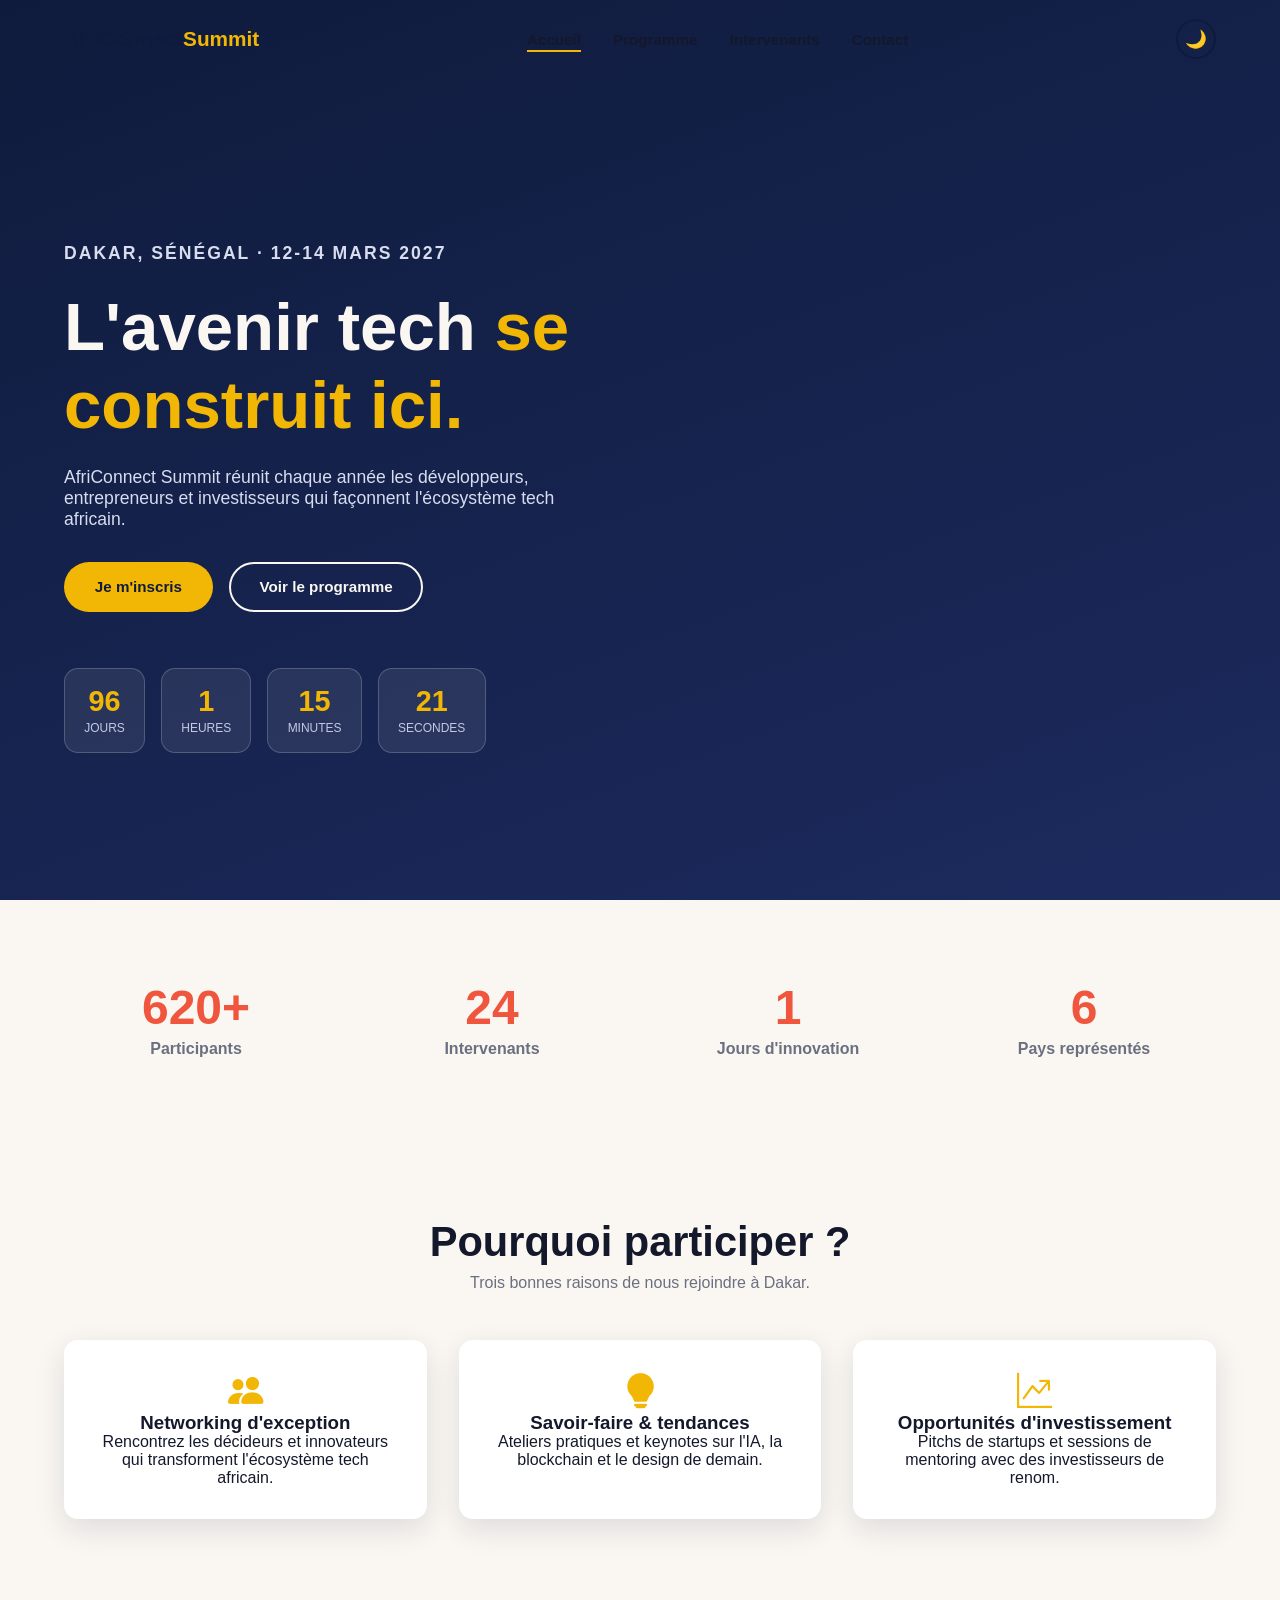
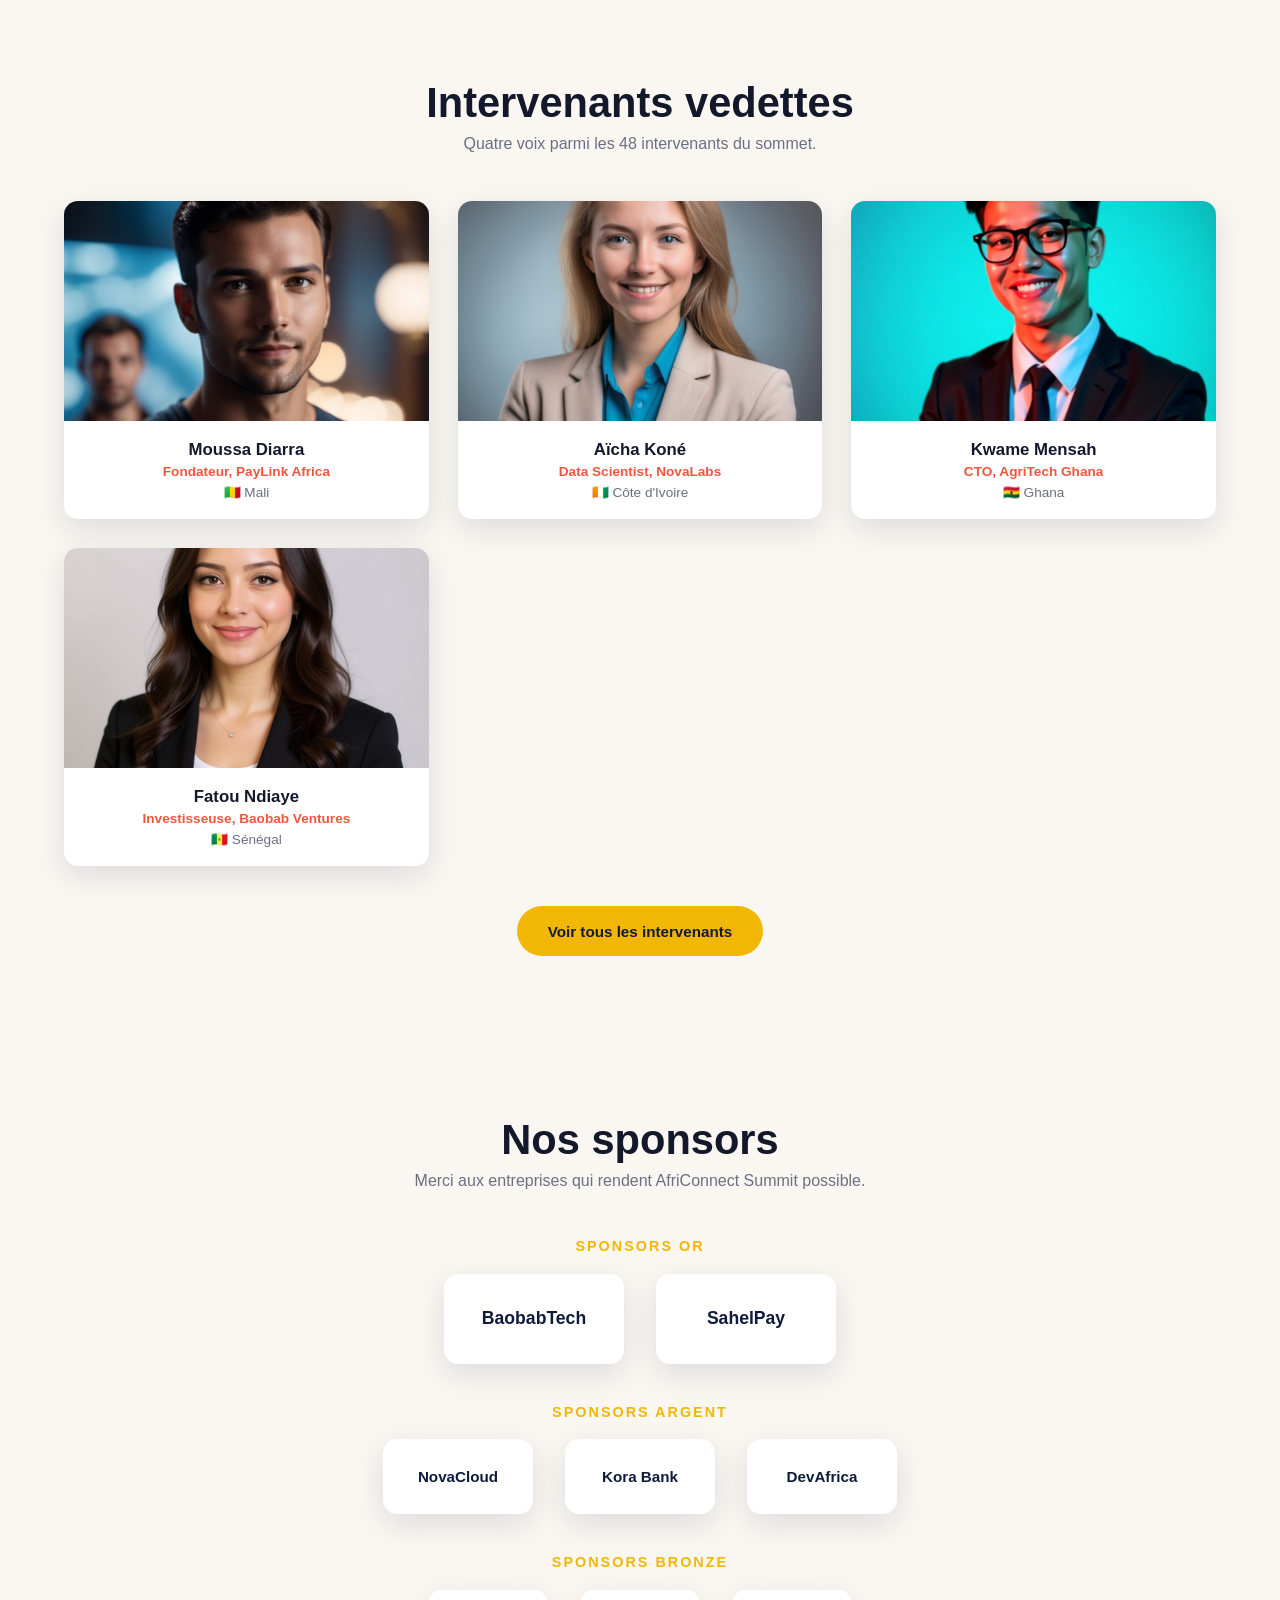
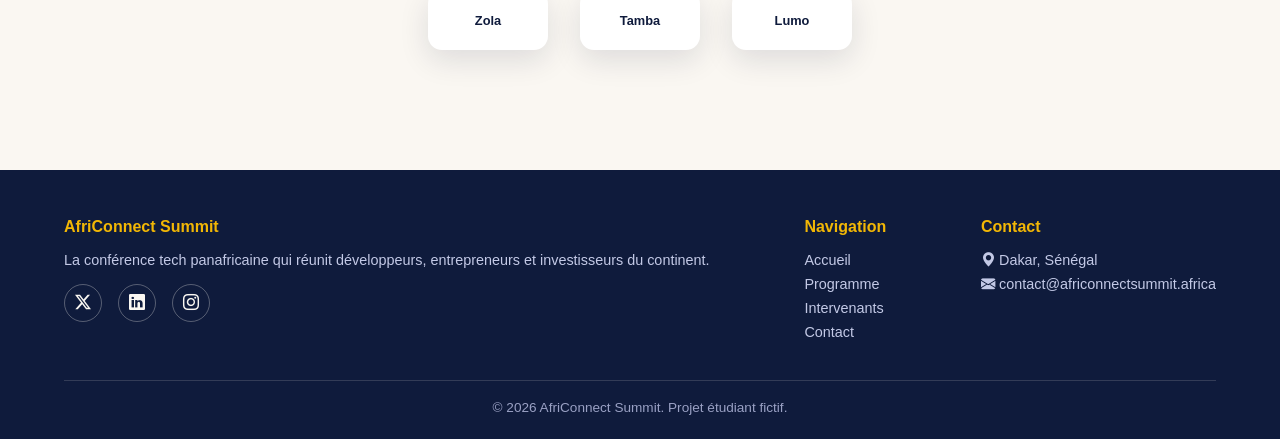
==== commit 63843534: "corrections liens" ====
--- a/index.html
+++ b/index.html
@@ -44,7 +44,7 @@
 
                 <div class="hero-boutons">
                     <a href="contact.html" class="btn btn-principal">Je m'inscris</a>
-                    <a href="programme.html" class="btn btn-secondaire">Voir le programme</a>
+                    <a href="Programmes.html" class="btn btn-secondaire">Voir le programme</a>
                 </div>
 
                 <!-- Compte à rebours en temps réel -->
@@ -118,7 +118,7 @@
         </section>
 
         <!-- ===== INTERVENANTS VEDETTES ===== -->
-        <!-- Mêmes 4 personnes, mêmes photos (img1-img4), mêmes pays/rôles que sur intervenants.html -->
+        
         <section class="section-intervenants-accueil">
             <div class="container">
                 <h2 class="titre-section">Intervenants vedettes</h2>
@@ -160,7 +160,7 @@
                 </div>
 
                 <div class="bouton-centre">
-                    <a href="intervenants.html" class="btn btn-principal">Voir tous les intervenants</a>
+                    <a href="Intervenants.html" class="btn btn-principal">Voir tous les intervenants</a>
                 </div>
             </div>
         </section>
@@ -218,7 +218,7 @@
                     <ul>
                         <li><a href="index.html">Accueil</a></li>
                         <li><a href="programme.html">Programme</a></li>
-                        <li><a href="intervenants.html">Intervenants</a></li>
+                        <li><a href="Intervenants.html">Intervenants</a></li>
                         <li><a href="contact.html">Contact</a></li>
                     </ul>
                 </div>
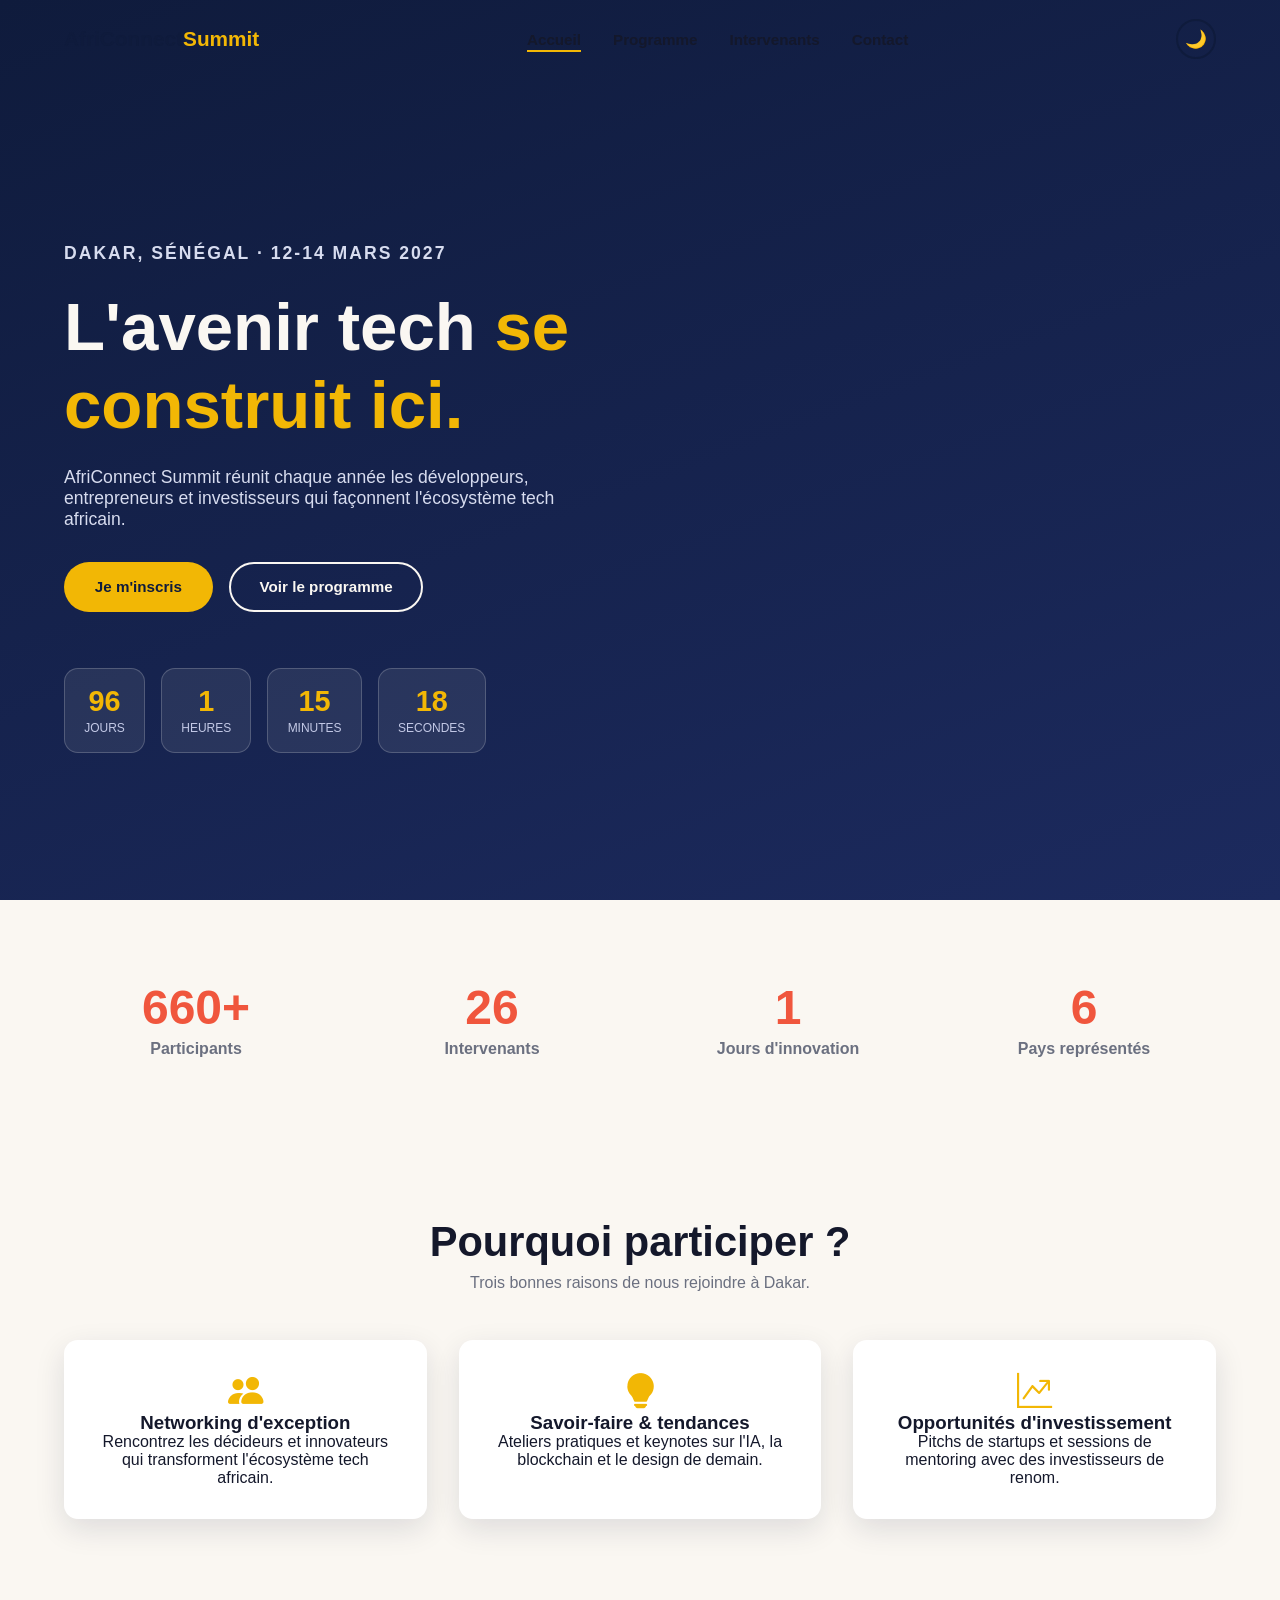
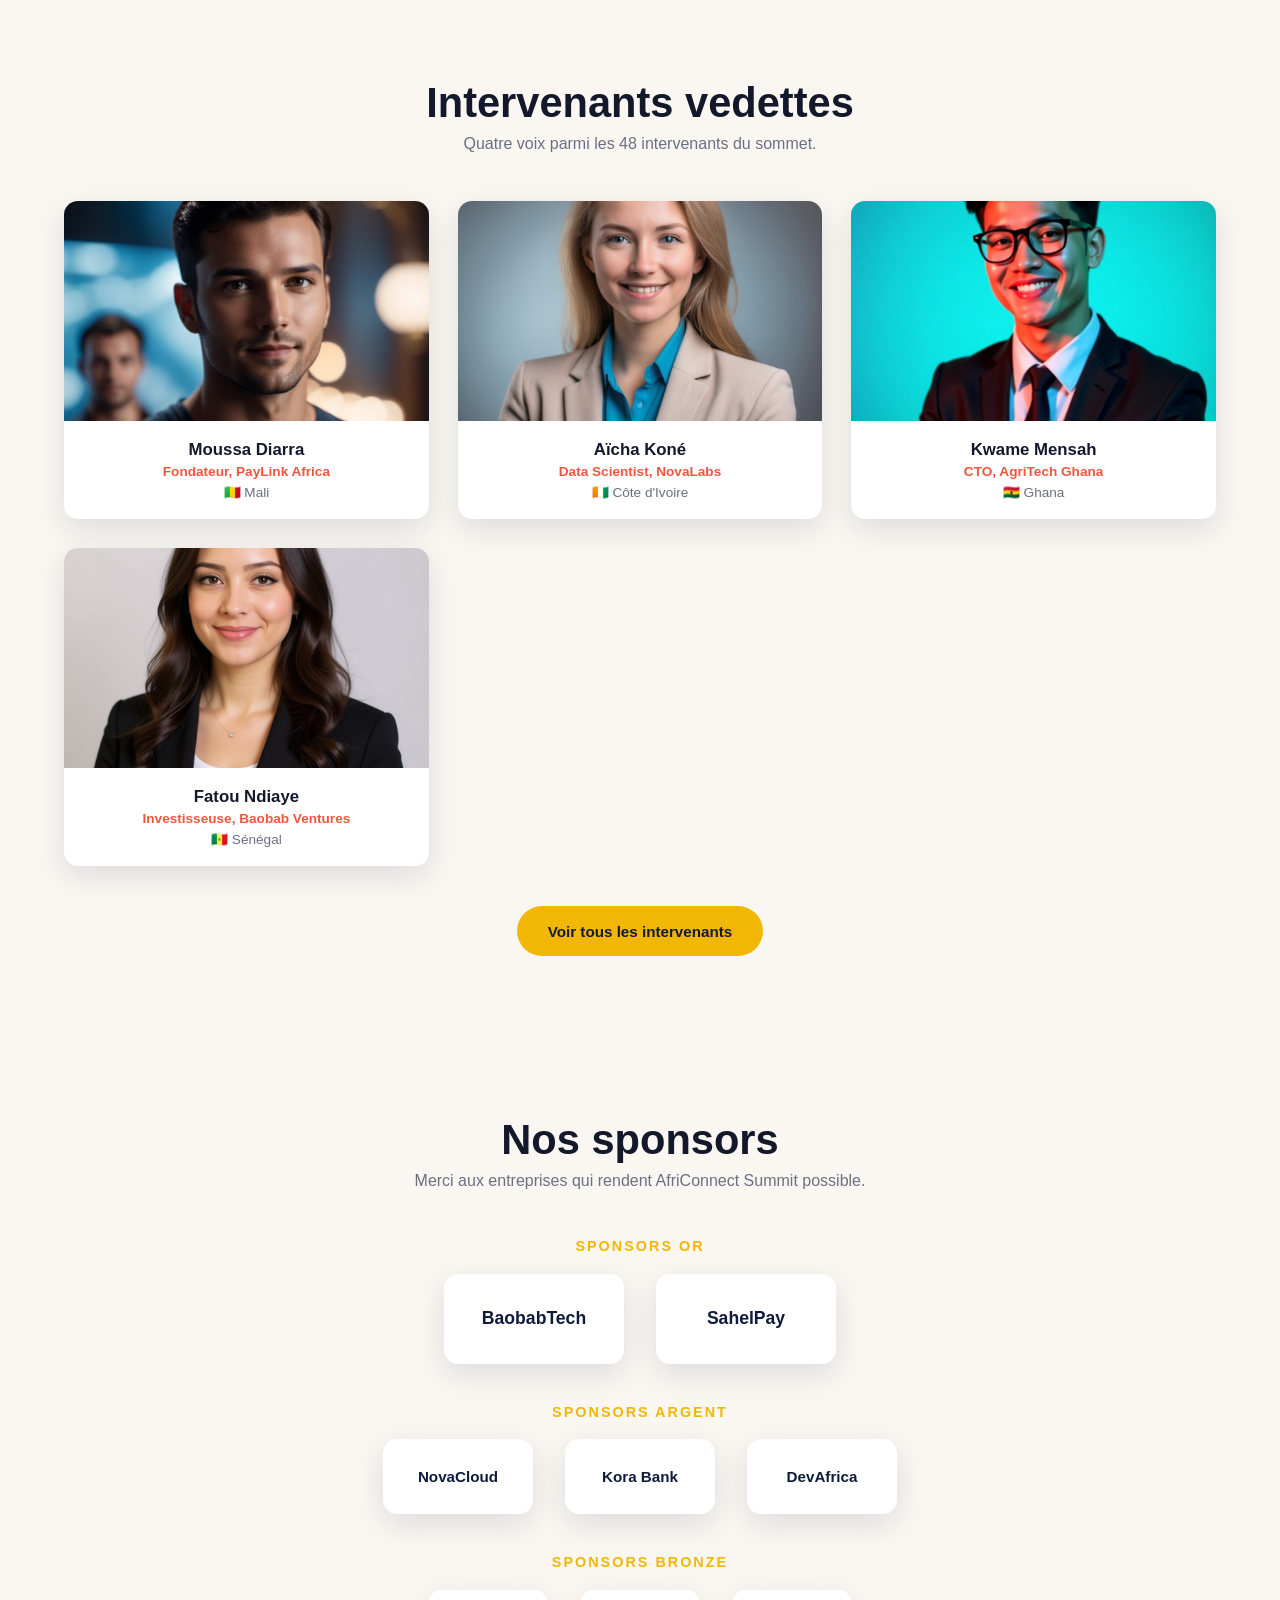
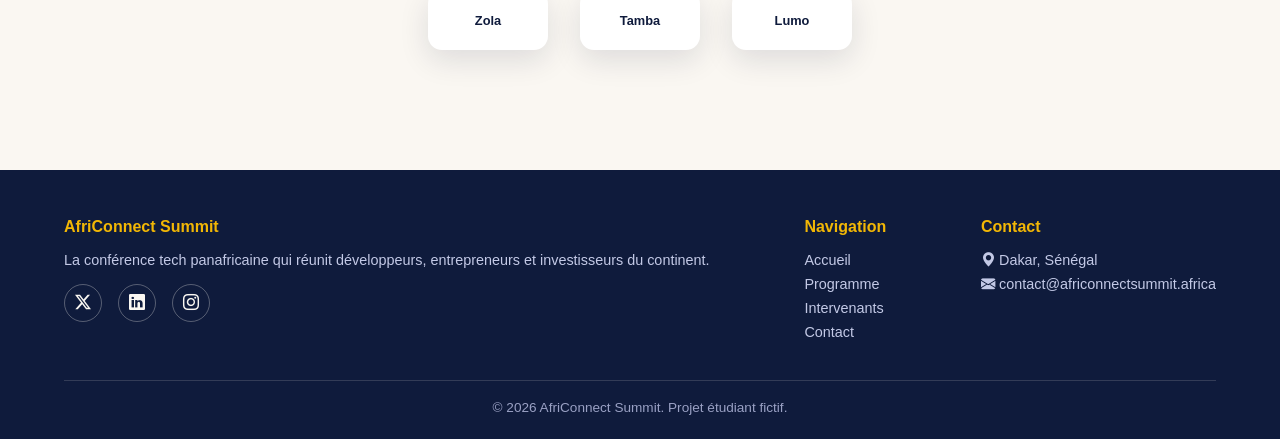
==== commit 9bb5b7e2: "corrections2 liens" ====
--- a/index.html
+++ b/index.html
@@ -21,7 +21,7 @@
             <nav class="nav-links">
                 <a href="index.html" class="actif">Accueil</a>
                 <a href="Programmes.html">Programme</a>
-                <a href="intervenants.html">Intervenants</a>
+                <a href="Intervenants.html">Intervenants</a>
                 <a href="contact.html">Contact</a>
             </nav>
 
@@ -217,7 +217,7 @@
                     <h4>Navigation</h4>
                     <ul>
                         <li><a href="index.html">Accueil</a></li>
-                        <li><a href="programme.html">Programme</a></li>
+                        <li><a href="Programmes.html">Programme</a></li>
                         <li><a href="Intervenants.html">Intervenants</a></li>
                         <li><a href="contact.html">Contact</a></li>
                     </ul>
